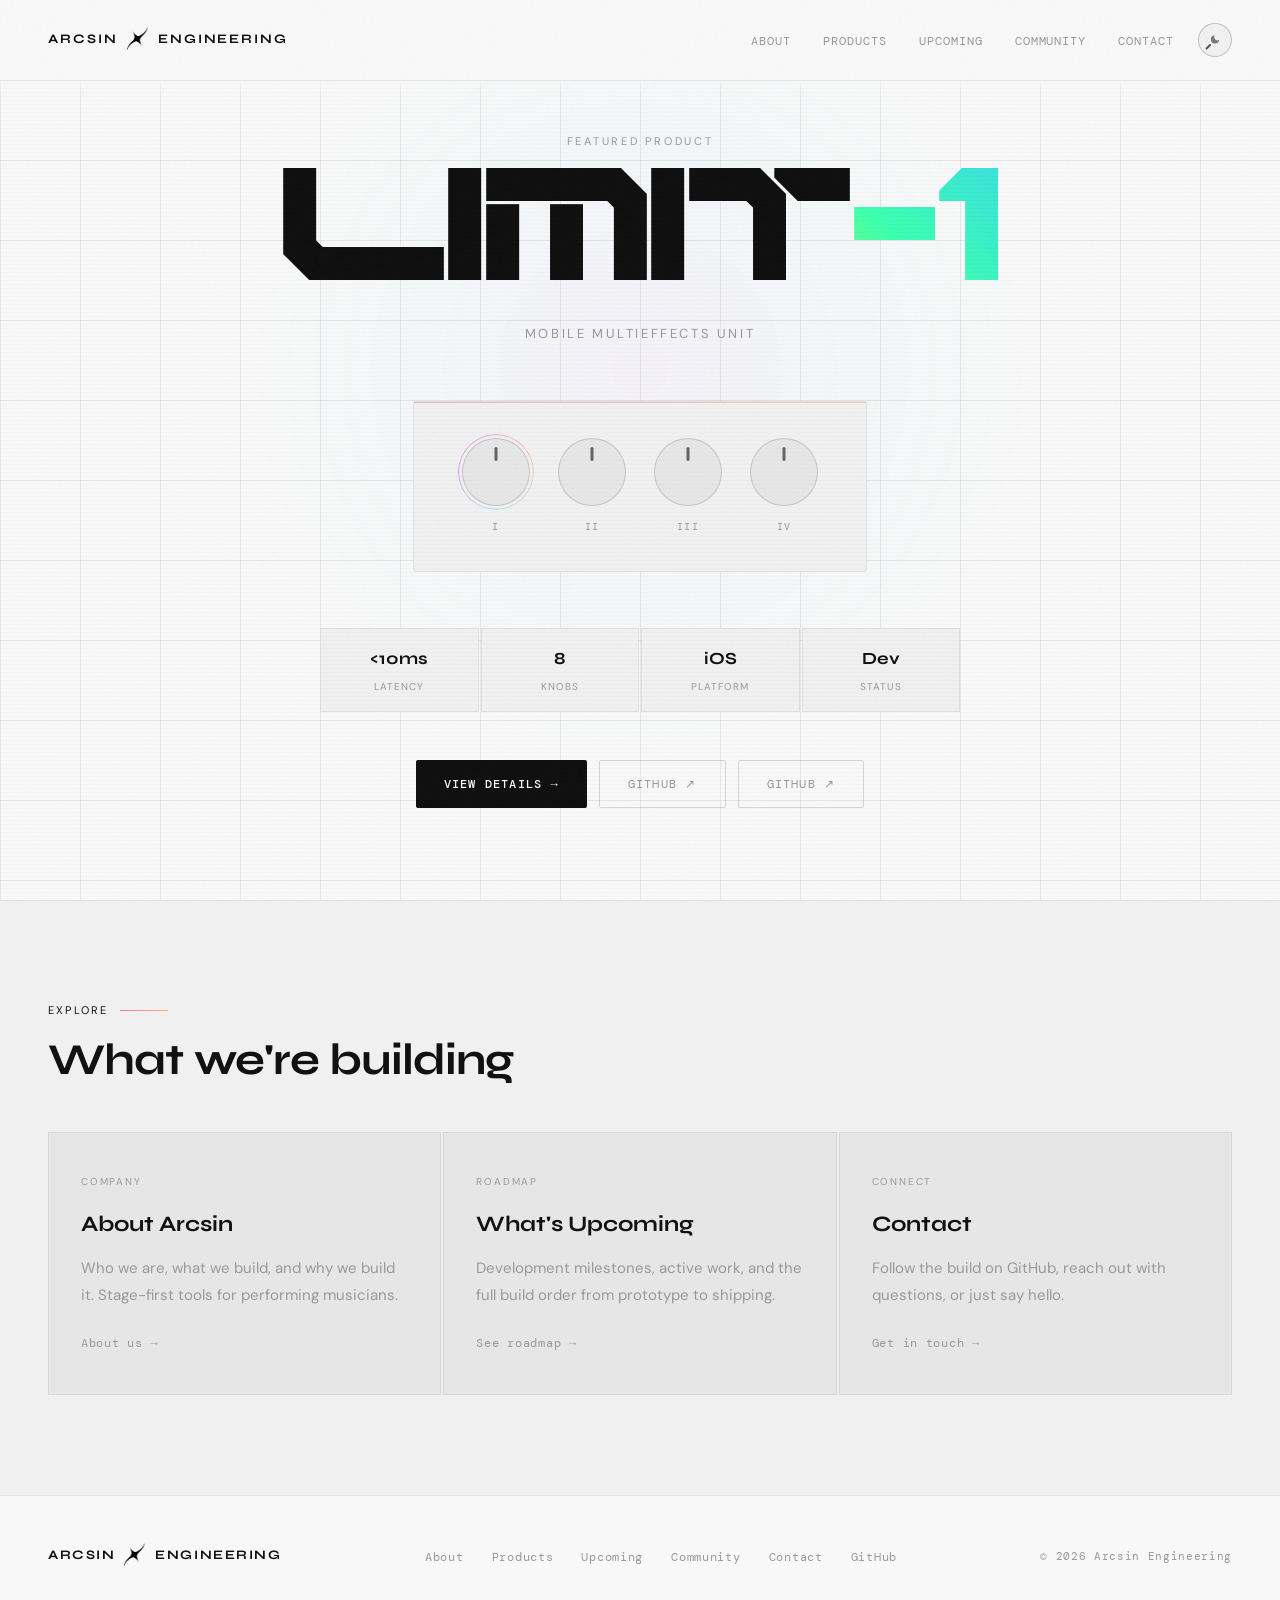
==== docs/index.html @ ca7c26a3 "Switch small lowercase body copy to DM Sans, sized up to compensate DM Sans reads visually smaller t" ====
<!DOCTYPE html>
<html lang="en">
<head>
<meta charset="UTF-8">
<meta name="viewport" content="width=device-width, initial-scale=1.0">
<title>Arcsin Engineering</title>
<link rel="preconnect" href="https://fonts.googleapis.com">
<link rel="preconnect" href="https://fonts.gstatic.com" crossorigin>
<link href="https://fonts.googleapis.com/css2?family=DM+Mono:ital,wght@0,300;0,400;0,500;1,300&family=Syne:wght@400;500;600;700;800&family=DM+Sans:opsz,wght@9..40,400;9..40,500&display=swap" rel="stylesheet">
<link rel="stylesheet" href="styles.css?v=20260915-2">
<script>if(localStorage.getItem('theme')!=='dark')document.documentElement.setAttribute('data-theme','light');</script>
<style>
  @keyframes pulse { 0%,100% { opacity: .7; transform: translate(-50%,-60%) scale(1); } 50% { opacity: 1; transform: translate(-50%,-60%) scale(1.04); } }

  .featured-hero { position: relative; min-height: 100vh; display: flex; flex-direction: column; align-items: center; justify-content: center; text-align: center; padding: 120px 48px 80px; overflow: hidden; z-index: 1; }
  .hero-glow { position: absolute; top: 50%; left: 50%; transform: translate(-50%,-60%); width: 80vw; height: 80vw; max-width: 800px; max-height: 800px; background: radial-gradient(ellipse at center, rgba(140,80,255,.04) 0%, rgba(60,200,255,.025) 40%, transparent 70%); pointer-events: none; animation: pulse 10s ease-in-out infinite; }
  .featured-label { font-size: 11px; letter-spacing: .25em; text-transform: uppercase; color: var(--muted); margin-bottom: 20px; opacity: 0; animation: fadeUp .7s ease forwards .1s; }
  .product-title { font-family: 'Nemesys', var(--disp); font-size: clamp(72px, 14vw, 160px); font-weight: 400; line-height: .88; letter-spacing: -.01em; margin-bottom: 12px; opacity: 0; animation: fadeUp .8s ease forwards .3s; color: var(--text); }
  .product-title .accent { background: var(--iris); background-size: 600% 600%; background-repeat: no-repeat; -webkit-background-clip: text; -webkit-text-fill-color: transparent; background-clip: text; animation: iris-flow 10s ease-in-out infinite alternate; }
  .product-sub { font-size: 13px; letter-spacing: .2em; text-transform: uppercase; color: var(--muted); margin-bottom: 56px; opacity: 0; animation: fadeUp .8s ease forwards .5s; }

  .knob-showcase { display: flex; gap: 28px; align-items: center; justify-content: center; margin-bottom: 56px; padding: 36px 48px; background: var(--bg2); border: 1px solid var(--line); border-radius: 4px; position: relative; opacity: 0; animation: fadeUp .8s ease forwards .7s; }
  .knob-showcase::before { content: ''; position: absolute; top: 0; left: 0; right: 0; height: 1px; background: var(--iris); background-size: 600% 600%; background-repeat: no-repeat; animation: iris-flow 8s ease-in-out infinite alternate; opacity: .4; }
  .knob { display: flex; flex-direction: column; align-items: center; gap: 12px; }
  .knob-body { width: 68px; height: 68px; border-radius: 50%; background: var(--bg3); border: 1px solid var(--line2); position: relative; animation: knobRotate 6s ease-in-out infinite; }
  .knob-body::after { content: ''; position: absolute; top: 8px; left: 50%; transform: translateX(-50%); width: 3px; height: 14px; background: var(--cursor-col); opacity: .6; border-radius: 2px; }
  .knob:nth-child(2) .knob-body { animation-delay: -1.5s; }
  .knob:nth-child(3) .knob-body { animation-delay: -3s; }
  .knob:nth-child(4) .knob-body { animation-delay: -4.5s; }
  @keyframes knobRotate { 0%,100% { transform: rotate(-30deg); } 50% { transform: rotate(30deg); } }
  .knob-ring { position: absolute; inset: -5px; border-radius: 50%; padding: 1px; background: conic-gradient(from var(--iris-angle),#ff3cac,#ff9a3c,#3cc8ff,#b03cff,#ff3cac); -webkit-mask: linear-gradient(#fff 0 0) content-box,linear-gradient(#fff 0 0); -webkit-mask-composite: xor; mask: linear-gradient(#fff 0 0) content-box,linear-gradient(#fff 0 0); mask-composite: exclude; animation: iris-rotate 4s linear infinite; opacity: .5; }
  .knob-label { font-family: var(--mono); font-size: 10px; color: var(--muted); letter-spacing: .12em; }
  .knob-device-label { font-size: 9px; letter-spacing: .2em; text-transform: uppercase; color: var(--muted); margin-top: 4px; }

  .specs-strip { display: grid; grid-template-columns: repeat(4,1fr); gap: 2px; max-width: 640px; width: 100%; margin-bottom: 48px; opacity: 0; animation: fadeUp .8s ease forwards .85s; }
  .spec-cell { padding: 16px 12px; border: 1px solid var(--line); background: var(--bg2); text-align: center; }
  .spec-cell-val { font-family: var(--disp); font-size: 17px; font-weight: 700; margin-bottom: 4px; }
  .spec-cell-label { font-size: 10px; letter-spacing: .1em; text-transform: uppercase; color: var(--muted); }
  .featured-ctas { display: flex; gap: 12px; justify-content: center; opacity: 0; animation: fadeUp .8s ease forwards 1s; }

  .explore { position: relative; z-index: 1; padding: 100px 48px; border-top: 1px solid var(--line); background: var(--bg2); }
  .explore-inner { max-width: 1200px; margin: 0 auto; }
  .explore-label { font-size: 11px; letter-spacing: .2em; text-transform: uppercase; color: var(--text); margin-bottom: 16px; display: flex; align-items: center; gap: 12px; }
  .explore-label::after { content: ''; display: block; flex: 1; max-width: 48px; height: 1px; background: var(--iris); background-size: 600% 600%; background-repeat: no-repeat; animation: iris-flow 8s ease-in-out infinite alternate; opacity: .75; }
  .explore-heading { font-family: var(--disp); font-size: clamp(28px, 3.5vw, 44px); font-weight: 700; line-height: 1.1; letter-spacing: -.02em; margin-bottom: 48px; }
  .explore-grid { display: grid; grid-template-columns: repeat(3,1fr); gap: 2px; }
  .explore-card { background: var(--bg3); border: 1px solid var(--line); padding: 40px 32px; text-decoration: none; color: inherit; display: block; position: relative; overflow: hidden; transition: border-color .25s; }
  .explore-card::after { content: ''; position: absolute; top: 0; left: 0; right: 0; height: 1px; background: var(--iris); background-size: 600% 600%; background-repeat: no-repeat; animation: iris-flow 8s ease-in-out infinite alternate; opacity: 0; transition: opacity .3s; }
  .explore-card::before { content: ''; position: absolute; top: 8px; left: 8px; width: 10px; height: 10px; border-top: 1px solid transparent; border-left: 1px solid transparent; transition: border-color .3s, top .2s, left .2s; }
  .explore-card:hover { border-color: var(--line2); }
  .explore-card:hover::after { opacity: 1; }
  .explore-card:hover::before { border-color: rgba(128,128,128,.3); top: 6px; left: 6px; }
  .explore-card-label { font-size: 10px; letter-spacing: .18em; text-transform: uppercase; color: var(--muted); margin-bottom: 16px; }
  .explore-card-title { font-family: var(--disp); font-size: 22px; font-weight: 700; margin-bottom: 12px; }
  .explore-card-desc { font-family: var(--sans); font-size: 15px; color: var(--muted); line-height: 1.8; margin-bottom: 24px; }
  .explore-card-arrow { font-family: var(--mono); font-size: 12px; color: var(--muted); letter-spacing: .06em; transition: color .2s; }
  .explore-card:hover .explore-card-arrow { color: var(--text); }

  @media (max-width: 900px) {
    .featured-hero { padding: 100px 24px 60px; }
    .knob-showcase { gap: 16px; padding: 24px 28px; } .knob-body { width: 52px; height: 52px; }
    .specs-strip { grid-template-columns: repeat(2,1fr); }
    .explore { padding: 72px 24px; } .explore-grid { grid-template-columns: 1fr; }
  }

  @media (max-width: 480px) {
    .featured-hero { padding: 88px 16px 48px; }
    .product-title { font-size: clamp(44px, 16vw, 160px); }
    .knob-showcase { flex-wrap: wrap; gap: 14px; padding: 18px; }
    .knob-body { width: 44px; height: 44px; }
    .explore-card { padding: 32px 22px; }
  }
</style>
</head>
<body>
<div class="grid-overlay"></div>

<nav>
  <a href="index.html" class="nav-logo">Arcsin<img src="images/logo.png" class="nav-logo-img" alt="">Engineering</a>
  <div class="nav-right">
  <ul class="nav-links" id="navLinks">
    <li><a href="about.html">About</a></li>
    <li><a href="products.html">Products</a></li>
    <li><a href="upcoming.html">Upcoming</a></li>
    <li><a href="community.html">Community</a></li>
    <li><a href="contact.html">Contact</a></li>
  </ul>
  <button class="theme-toggle" id="themeToggle" title="Toggle light/dark">
    <span class="toggle-knob"><svg class="toggle-knob-moon" width="11" height="11" viewBox="0 0 24 24" fill="currentColor"><path d="M21 12.79A9 9 0 1 1 11.21 3 7 7 0 0 0 21 12.79z"/></svg></span>
  </button>
  <button class="menu-toggle" id="menuToggle" aria-label="Menu" aria-expanded="false" aria-controls="navLinks">
    <span class="toggle-knob menu-knob">
      <span class="menu-bars"><span></span><span></span><span></span></span>
    </span>
  </button>
  </div>
</nav>

<!-- FEATURED PRODUCT HERO -->
<section class="featured-hero">
  <div class="hero-glow"></div>

  <div class="featured-label">Featured Product</div>

  <h1 class="product-title">LIMIT<span class="accent">-1</span></h1>
  <p class="product-sub">Mobile Multieffects Unit</p>

  <div class="knob-showcase">
    <div class="knob">
      <div class="knob-body"><div class="knob-ring"></div></div>
      <div class="knob-label">I</div>
    </div>
    <div class="knob">
      <div class="knob-body"></div>
      <div class="knob-label">II</div>
    </div>
    <div class="knob">
      <div class="knob-body"></div>
      <div class="knob-label">III</div>
    </div>
    <div class="knob">
      <div class="knob-body"></div>
      <div class="knob-label">IV</div>
    </div>
  </div>

  <div class="specs-strip">
    <div class="spec-cell">
      <div class="spec-cell-val">&lt;10ms</div>
      <div class="spec-cell-label">Latency</div>
    </div>
    <div class="spec-cell">
      <div class="spec-cell-val">8</div>
      <div class="spec-cell-label">Knobs</div>
    </div>
    <div class="spec-cell">
      <div class="spec-cell-val">iOS</div>
      <div class="spec-cell-label">Platform</div>
    </div>
    <div class="spec-cell">
      <div class="spec-cell-val">Dev</div>
      <div class="spec-cell-label">Status</div>
    </div>
  </div>

  <div class="featured-ctas">
    <a href="products.html" class="btn-primary">View Details →</a>
    <a href="https://github.com/rawporkchop" class="btn-secondary">GitHub ↗</a>
    <a href="https://github.com/rawporkchop/arcsinengineering" class="btn-secondary">GitHub ↗</a>
  </div>
</section>

<!-- EXPLORE -->
<section class="explore">
  <div class="explore-inner">
    <div class="explore-label reveal">Explore</div>
    <h2 class="explore-heading reveal">What we're building</h2>
    <div class="explore-grid">
      <a href="about.html" class="explore-card reveal">
        <div class="explore-card-label">Company</div>
        <div class="explore-card-title">About Arcsin</div>
        <div class="explore-card-desc">Who we are, what we build, and why we build it. Stage-first tools for performing musicians.</div>
        <div class="explore-card-arrow">About us →</div>
      </a>
      <a href="upcoming.html" class="explore-card reveal">
        <div class="explore-card-label">Roadmap</div>
        <div class="explore-card-title">What's Upcoming</div>
        <div class="explore-card-desc">Development milestones, active work, and the full build order from prototype to shipping.</div>
        <div class="explore-card-arrow">See roadmap →</div>
      </a>
      <a href="contact.html" class="explore-card reveal">
        <div class="explore-card-label">Connect</div>
        <div class="explore-card-title">Contact</div>
        <div class="explore-card-desc">Follow the build on GitHub, reach out with questions, or just say hello.</div>
        <div class="explore-card-arrow">Get in touch →</div>
      </a>
    </div>
  </div>
</section>

<footer>
  <div class="footer-logo">Arcsin<img src="images/logo.png" class="nav-logo-img" alt="">Engineering</div>
  <ul class="footer-links">
    <li><a href="about.html">About</a></li>
    <li><a href="products.html">Products</a></li>
    <li><a href="upcoming.html">Upcoming</a></li>
    <li><a href="community.html">Community</a></li>
    <li><a href="contact.html">Contact</a></li>
    <li><a href="https://github.com/rawporkchop">GitHub</a></li>
  </ul>
  <div class="footer-copy">© 2026 Arcsin Engineering</div>
</footer>

<script>
  const observer = new IntersectionObserver(entries => {
    entries.forEach(e => { if (e.isIntersecting) { setTimeout(() => e.target.classList.add('visible'), 60); observer.unobserve(e.target); } });
  }, { threshold: 0.1, rootMargin: '0px 0px -40px 0px' });
  document.querySelectorAll('.reveal').forEach(el => observer.observe(el));

  const themeToggle = document.getElementById('themeToggle');
  const htmlEl = document.documentElement;
  if (themeToggle) {
    themeToggle.addEventListener('click', () => {
      const isLight = htmlEl.getAttribute('data-theme') === 'light';
      htmlEl.setAttribute('data-theme', isLight ? '' : 'light');
      localStorage.setItem('theme', isLight ? 'dark' : 'light');
    });
  }

  const menuToggle = document.getElementById('menuToggle'), navLinks = document.getElementById('navLinks');
  if (menuToggle && navLinks) {
    menuToggle.addEventListener('click', () => {
      const open = navLinks.classList.toggle('open');
      menuToggle.setAttribute('aria-expanded', open ? 'true' : 'false');
    });
    navLinks.querySelectorAll('a').forEach(a => a.addEventListener('click', () => {
      navLinks.classList.remove('open');
      menuToggle.setAttribute('aria-expanded', 'false');
    }));
    document.addEventListener('click', e => {
      if (!navLinks.contains(e.target) && !menuToggle.contains(e.target)) {
        navLinks.classList.remove('open');
        menuToggle.setAttribute('aria-expanded', 'false');
      }
    });
  }
</script>
</body>
</html>
---- docs/styles.css ----
/* ── FONTS ── */
@font-face {
  font-family: 'Nemesys';
  src: url('fonts/NEMESYS-Regular.ttf') format('truetype');
  font-weight: 400;
  font-style: normal;
  font-display: swap;
}

/* ── RESET ── */
*, *::before, *::after { box-sizing: border-box; margin: 0; padding: 0; }

/* ── CUSTOM PROPERTIES ── */
@property --iris-angle { syntax: '<angle>'; initial-value: 0deg; inherits: false; }
@keyframes iris-rotate { to { --iris-angle: 360deg; } }
@keyframes iris-flow { 0% { background-position: 0% 100%; } 100% { background-position: 100% 0%; } }
@keyframes fadeUp { from { opacity: 0; transform: translateY(20px); } to { opacity: 1; transform: translateY(0); } }
@keyframes fadeIn { from { opacity: 0; } to { opacity: 1; } }

:root {
  --bg: #050505; --bg2: #0b0b0b; --bg3: #111;
  --line: rgba(255,255,255,0.14); --line2: rgba(255,255,255,0.24);
  --text: #efefef; --muted: #a3a3a3;
  --mono: 'DM Mono', monospace; --disp: 'Syne', sans-serif; --sans: 'DM Sans', sans-serif;
  --iris: linear-gradient(45deg,#ff3cac,#ff9a3c,#fcf012,#3cffb0,#3cc8ff,#b03cff,#ff3cac);
  --nav-bg: rgba(5,5,5,0.88); --scanline-color: rgba(255,255,255,0.008);
  --cursor-col: #fff; --noise-opacity: 0.28;
}
[data-theme="light"] {
  --bg: #f8f8f8; --bg2: #f0f0f0; --bg3: #e6e6e6;
  --line: rgba(0,0,0,0.07); --line2: rgba(0,0,0,0.14);
  --text: #111111; --muted: #999999;
  --nav-bg: rgba(248,248,248,0.92); --scanline-color: rgba(0,0,0,0.012);
  --cursor-col: #111; --noise-opacity: 0.1;
}

/* ── BASE ── */
html { scroll-behavior: smooth; }
body { background: var(--bg); color: var(--text); font-family: var(--sans); font-size: 16px; line-height: 1.7; overflow-x: hidden; }
::-webkit-scrollbar { width: 3px; }
::-webkit-scrollbar-track { background: var(--bg); }
::-webkit-scrollbar-thumb { background: #444; }

body::before {
  content: '';
  position: fixed; inset: 0;
  background-image: url("data:image/svg+xml,%3Csvg viewBox='0 0 256 256' xmlns='http://www.w3.org/2000/svg'%3E%3Cfilter id='noise'%3E%3CfeTurbulence type='fractalNoise' baseFrequency='0.9' numOctaves='4' stitchTiles='stitch'/%3E%3C/filter%3E%3Crect width='100%25' height='100%25' filter='url(%23noise)' opacity='0.04'/%3E%3C/svg%3E");
  opacity: var(--noise-opacity);
  pointer-events: none; z-index: 9999;
}
body::after {
  content: '';
  position: fixed; inset: 0;
  position: fixed; top: 80px; left: 0; right: 0; bottom: 0;
  background: repeating-linear-gradient(0deg, transparent, transparent 3px, var(--scanline-color) 3px, var(--scanline-color) 4px);
  pointer-events: none; z-index: 9998;
}

.grid-overlay {
  position: fixed; inset: 0; pointer-events: none; z-index: 0;
  background-image: linear-gradient(var(--line) 1px, transparent 1px), linear-gradient(90deg, var(--line) 1px, transparent 1px);
  background-size: 80px 80px;
  mask-image: radial-gradient(ellipse 80% 80% at 50% 0%, black 0%, transparent 70%);
  mask-image: linear-gradient(to bottom, transparent 72px, black 96px);
}

/* ── NAV ── */
nav { position: fixed; top: 0; left: 0; right: 0; z-index: 100; display: flex; align-items: center; justify-content: space-between; padding: 20px 48px; border-bottom: 1px solid var(--line); background: var(--nav-bg); backdrop-filter: blur(14px); }
.nav-logo-img { height: 40px; width: auto; vertical-align: middle; margin: 0 -20px; position: relative; top: -1px; display: inline-block; filter: invert(1); }
[data-theme="light"] .nav-logo-img { filter: none; }
.nav-logo { font-family: var(--disp); font-size: 13px; font-weight: 700; letter-spacing: .15em; text-transform: uppercase; color: var(--text); text-decoration: none; }
.iris-inline { background: var(--iris); background-size: 600% 600%; background-repeat: no-repeat; -webkit-background-clip: text; -webkit-text-fill-color: transparent; background-clip: text; animation: iris-flow 10s ease-in-out infinite alternate; }
.nav-right { display: flex; align-items: center; gap: 24px; }
.nav-links { display: flex; gap: 32px; list-style: none; align-items: center; }
.nav-links a { font-family: var(--mono); color: var(--muted); text-decoration: none; font-size: 12px; letter-spacing: .08em; text-transform: uppercase; transition: color .2s; }
.nav-links a:hover, .nav-links a.active { color: var(--text); }
.nav-cta { color: var(--text) !important; border: 1px solid var(--line2); padding: 6px 16px; border-radius: 2px; transition: background .2s, color .2s, border-color .2s !important; }
.nav-cta:hover { background: var(--text) !important; color: var(--bg) !important; border-color: var(--text) !important; }

/* ── THEME TOGGLE ── */
.theme-toggle { background: none; border: none; padding: 0; cursor: pointer; display: flex; align-items: center; justify-content: center; }
.toggle-knob { width: 34px; height: 34px; border-radius: 50%; display: flex; align-items: center; justify-content: center; position: relative; background: #141414; border: 1.5px solid rgba(255,255,255,.18); transition: transform .4s cubic-bezier(.77,0,.18,1), background .3s, border-color .3s; }
.toggle-knob::after { content: ''; position: absolute; top: 3px; left: 50%; transform: translateX(-50%); width: 2px; height: 7px; background: rgba(255,255,255,.85); border-radius: 1px; transition: background .3s; }
.toggle-knob-moon { color: rgba(255,255,255,.6); transition: transform .4s cubic-bezier(.77,0,.18,1), color .3s; }
[data-theme="light"] .toggle-knob { transform: rotate(-135deg); background: #f0f0f0; border-color: rgba(0,0,0,.2); }
[data-theme="light"] .toggle-knob::after { background: rgba(0,0,0,.65); }
[data-theme="light"] .toggle-knob-moon { transform: rotate(135deg); color: rgba(0,0,0,.5); }

/* ── MOBILE MENU TOGGLE (knob-styled) ── */
.menu-toggle { display: none; background: none; border: none; padding: 0; cursor: pointer; align-items: center; justify-content: center; }
.menu-bars { position: absolute; top: 50%; left: 50%; transform: translate(-50%,-50%); width: 14px; height: 10px; }
.menu-bars span { position: absolute; left: 0; width: 14px; height: 1.5px; border-radius: 1px; background: rgba(255,255,255,.75); transition: transform .3s ease, opacity .2s ease, background .3s; }
[data-theme="light"] .menu-bars span { background: rgba(0,0,0,.6); }
.menu-bars span:nth-child(1) { top: 0; }
.menu-bars span:nth-child(2) { top: 4.25px; }
.menu-bars span:nth-child(3) { top: 8.5px; }
.menu-toggle[aria-expanded="true"] .menu-knob { background: var(--text); border-color: var(--text); }
.menu-toggle[aria-expanded="true"] .menu-bars span { background: var(--bg); }
.menu-toggle[aria-expanded="true"] .menu-bars span:nth-child(1) { transform: translateY(4.25px) rotate(45deg); }
.menu-toggle[aria-expanded="true"] .menu-bars span:nth-child(2) { opacity: 0; }
.menu-toggle[aria-expanded="true"] .menu-bars span:nth-child(3) { transform: translateY(-4.25px) rotate(-45deg); }

/* ── SECTIONS ── */
section { position: relative; z-index: 1; padding: 96px 48px; }
.section-inner { max-width: 1200px; margin: 0 auto; }
.section-label { font-family: var(--mono); font-size: 11px; letter-spacing: .2em; text-transform: uppercase; color: var(--text); margin-bottom: 16px; display: flex; align-items: center; gap: 12px; }
.section-label::after { content: ''; display: block; flex: 1; max-width: 48px; height: 1px; background: var(--iris); background-size: 600% 600%; background-repeat: no-repeat; animation: iris-flow 8s ease-in-out infinite alternate; opacity: .75; }
h2 { font-family: var(--disp); font-size: clamp(28px, 3.5vw, 48px); font-weight: 700; line-height: 1.1; letter-spacing: -.02em; margin-bottom: 48px; }

/* ── PAGE HEADER (inner pages) ── */
.page-header { padding: 148px 48px 72px; border-bottom: 1px solid var(--line); position: relative; overflow: hidden; z-index: 1; }
.page-header-inner { max-width: 1200px; margin: 0 auto; }
.page-tag { font-family: var(--mono); display: inline-flex; align-items: center; gap: 8px; font-size: 11px; letter-spacing: .15em; text-transform: uppercase; color: var(--muted); margin-bottom: 20px; }
.page-tag::before { content: ''; display: inline-block; width: 24px; height: 1px; background: var(--iris); background-size: 600% 600%; background-repeat: no-repeat; animation: iris-flow 8s ease-in-out infinite alternate; }
.page-header h1 { font-family: var(--disp); font-size: clamp(40px, 6vw, 72px); font-weight: 800; line-height: .95; letter-spacing: -.02em; margin-bottom: 20px; }
.page-header h1 .outline { -webkit-text-stroke: 1px var(--text); color: transparent; }
.page-header-desc { max-width: 520px; color: var(--muted); font-size: 16px; line-height: 1.8; }

/* ── BUTTONS ── */
.btn-primary { display: inline-flex; align-items: center; gap: 8px; padding: 13px 28px; background: var(--text); color: var(--bg); text-decoration: none; font-family: var(--mono); font-size: 12px; font-weight: 500; letter-spacing: .1em; text-transform: uppercase; border-radius: 2px; transition: opacity .2s, transform .15s; }
.btn-primary:hover { opacity: .82; transform: translateY(-1px); }
.btn-secondary { display: inline-flex; align-items: center; gap: 8px; padding: 13px 28px; border: 1px solid var(--line2); color: var(--muted); text-decoration: none; font-family: var(--mono); font-size: 12px; letter-spacing: .1em; text-transform: uppercase; border-radius: 2px; transition: border-color .2s, color .2s; }
.btn-secondary:hover { border-color: var(--text); color: var(--text); }

/* ── FOOTER ── */
footer { border-top: 1px solid var(--line); padding: 40px 48px; display: flex; justify-content: space-between; align-items: center; background: var(--bg); position: relative; z-index: 1; }
.footer-logo { font-family: var(--disp); font-size: 13px; font-weight: 700; letter-spacing: .12em; text-transform: uppercase; }
.footer-links { display: flex; gap: 28px; list-style: none; }
.footer-links a { font-family: var(--mono); color: var(--muted); text-decoration: none; font-size: 12px; letter-spacing: .06em; transition: color .2s; }
.footer-links a:hover { color: var(--text); }
.footer-copy { font-family: var(--mono); font-size: 11px; color: var(--muted); letter-spacing: .06em; }

/* ── REVEAL ANIMATION ── */
.reveal { opacity: 0; transform: translateY(20px); transition: opacity .6s ease, transform .6s ease; }
.reveal.visible { opacity: 1; transform: translateY(0); }

/* ── RESPONSIVE ── */
@media (max-width: 900px) {
  nav { padding: 16px 24px; }
  .nav-right { gap: 14px; }
  .menu-toggle { display: flex; }
  .nav-links {
    position: absolute; top: 100%; left: 0; right: 0;
    flex-direction: column; align-items: stretch; gap: 0;
    background: var(--nav-bg); backdrop-filter: blur(14px);
    border-bottom: 1px solid var(--line);
    max-height: 0; overflow: hidden; opacity: 0; pointer-events: none;
    transition: max-height .35s ease, opacity .25s ease;
  }
  .nav-links.open { max-height: 420px; opacity: 1; pointer-events: auto; }
  .nav-links li { width: 100%; }
  .nav-links a { display: block; width: 100%; padding: 16px 24px; border-top: 1px solid var(--line); box-sizing: border-box; }
  section { padding: 72px 24px; }
  .page-header { padding: 110px 24px 56px; }
  footer { flex-direction: column; gap: 24px; text-align: center; padding: 36px 24px; }
  .footer-links { flex-wrap: wrap; justify-content: center; }
}

@media (max-width: 480px) {
  nav { padding: 14px 16px; }
  .nav-logo-img { height: 32px; margin: 0 -14px; }
  .nav-logo { font-size: 12px; }
  section { padding: 56px 16px; }
  .page-header { padding: 96px 16px 44px; }
  footer { padding: 28px 16px; }
}
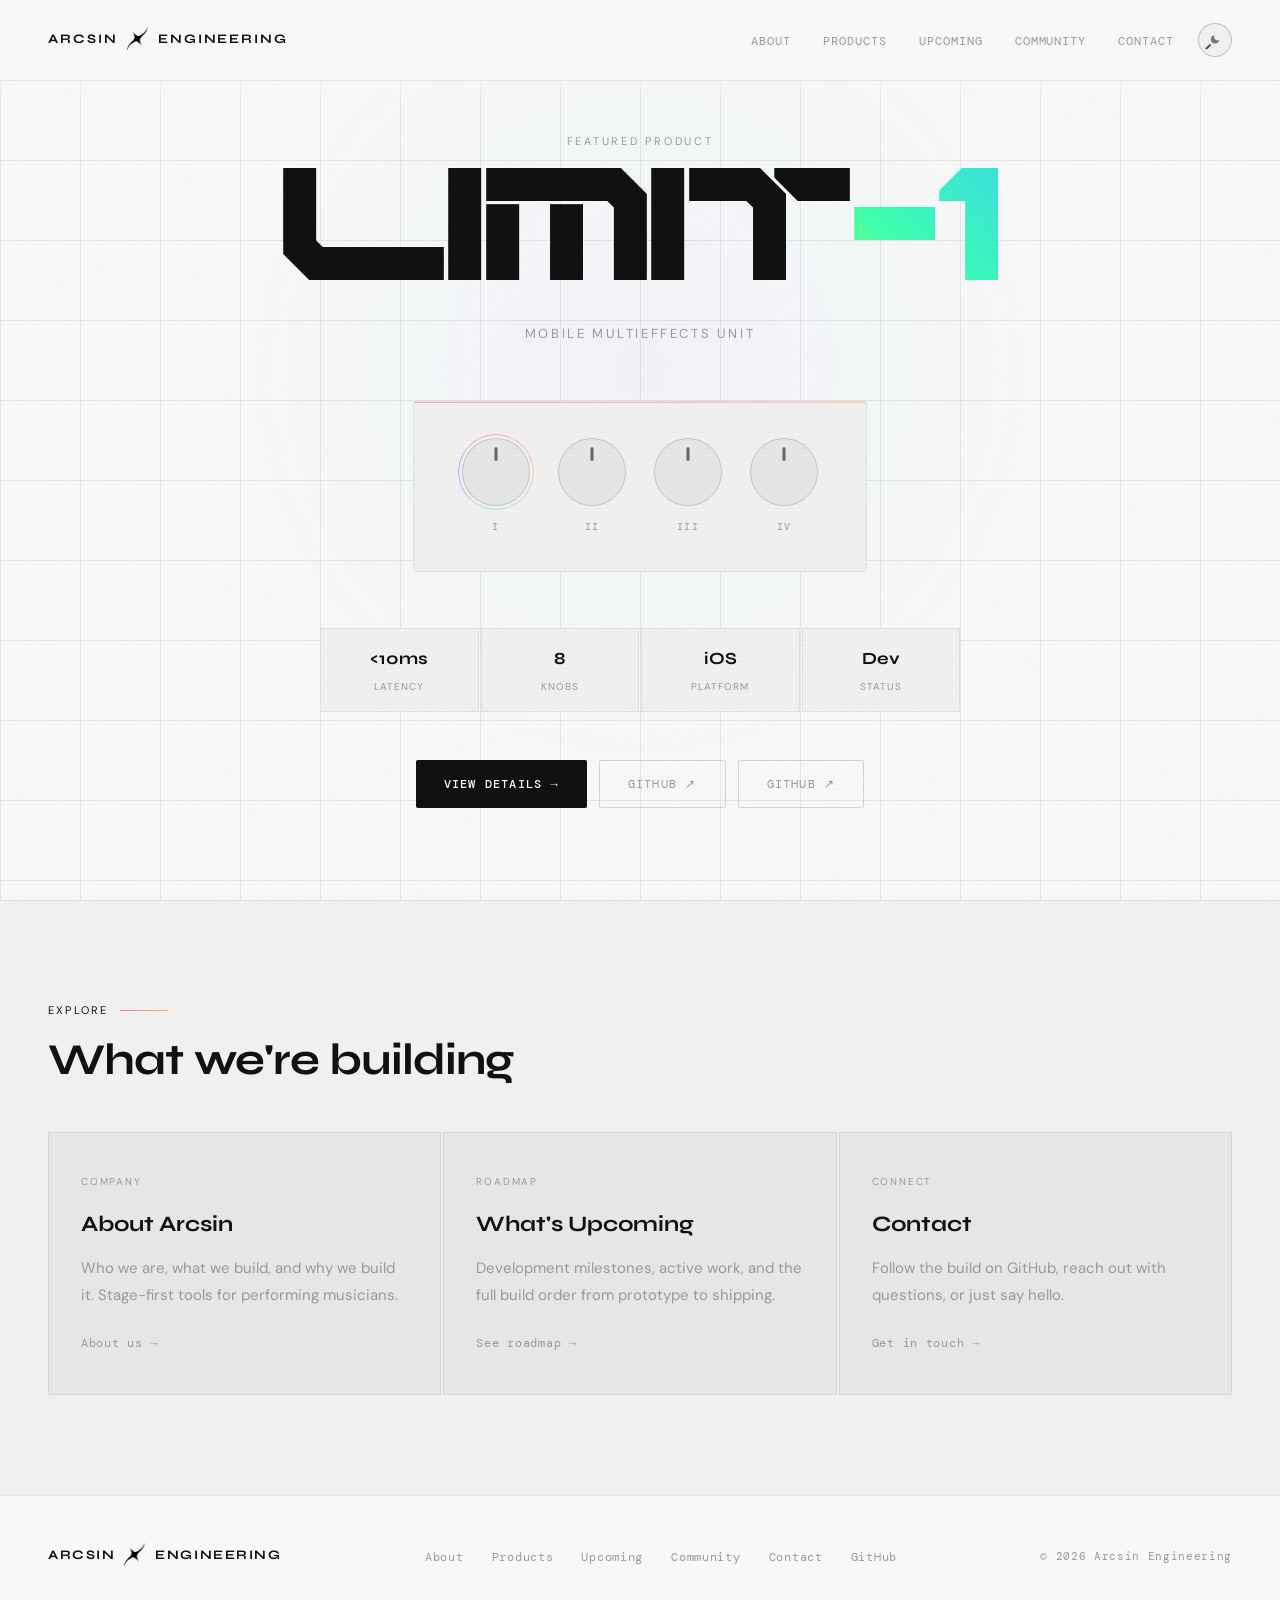
==== commit 743fc5da: "Fix mobile nav gap and increase glass transparency - Add transform: translateZ(0) (+ -webkit- prefix" ====
--- a/docs/index.html
+++ b/docs/index.html
@@ -7,7 +7,7 @@
 <link rel="preconnect" href="https://fonts.googleapis.com">
 <link rel="preconnect" href="https://fonts.gstatic.com" crossorigin>
 <link href="https://fonts.googleapis.com/css2?family=DM+Mono:ital,wght@0,300;0,400;0,500;1,300&family=Syne:wght@400;500;600;700;800&family=DM+Sans:opsz,wght@9..40,400;9..40,500&display=swap" rel="stylesheet">
-<link rel="stylesheet" href="styles.css?v=20260915-2">
+<link rel="stylesheet" href="styles.css?v=20260917">
 <script>if(localStorage.getItem('theme')!=='dark')document.documentElement.setAttribute('data-theme','light');</script>
 <style>
   @keyframes pulse { 0%,100% { opacity: .7; transform: translate(-50%,-60%) scale(1); } 50% { opacity: 1; transform: translate(-50%,-60%) scale(1.04); } }
--- a/docs/styles.css
+++ b/docs/styles.css
@@ -23,19 +23,19 @@
   --text: #efefef; --muted: #a3a3a3;
   --mono: 'DM Mono', monospace; --disp: 'Syne', sans-serif; --sans: 'DM Sans', sans-serif;
   --iris: linear-gradient(45deg,#ff3cac,#ff9a3c,#fcf012,#3cffb0,#3cc8ff,#b03cff,#ff3cac);
-  --nav-bg: rgba(5,5,5,0.88); --scanline-color: rgba(255,255,255,0.008);
+  --nav-bg: rgba(5,5,5,0.78); --scanline-color: rgba(255,255,255,0.008);
   --cursor-col: #fff; --noise-opacity: 0.28;
 }
 [data-theme="light"] {
   --bg: #f8f8f8; --bg2: #f0f0f0; --bg3: #e6e6e6;
   --line: rgba(0,0,0,0.07); --line2: rgba(0,0,0,0.14);
   --text: #111111; --muted: #999999;
-  --nav-bg: rgba(248,248,248,0.92); --scanline-color: rgba(0,0,0,0.012);
+  --nav-bg: rgba(248,248,248,0.82); --scanline-color: rgba(0,0,0,0.012);
   --cursor-col: #111; --noise-opacity: 0.1;
 }
 
 /* ── BASE ── */
-html { scroll-behavior: smooth; }
+html { scroll-behavior: smooth; background: var(--bg); }
 body { background: var(--bg); color: var(--text); font-family: var(--sans); font-size: 16px; line-height: 1.7; overflow-x: hidden; }
 ::-webkit-scrollbar { width: 3px; }
 ::-webkit-scrollbar-track { background: var(--bg); }
@@ -65,7 +65,7 @@
 }
 
 /* ── NAV ── */
-nav { position: fixed; top: 0; left: 0; right: 0; z-index: 100; display: flex; align-items: center; justify-content: space-between; padding: 20px 48px; border-bottom: 1px solid var(--line); background: var(--nav-bg); backdrop-filter: blur(14px); }
+nav { position: fixed; top: 0; left: 0; right: 0; z-index: 100; display: flex; align-items: center; justify-content: space-between; padding: 20px 48px; border-bottom: 1px solid var(--line); background: var(--nav-bg); backdrop-filter: blur(14px); -webkit-backdrop-filter: blur(14px); transform: translateZ(0); -webkit-transform: translateZ(0); }
 .nav-logo-img { height: 40px; width: auto; vertical-align: middle; margin: 0 -20px; position: relative; top: -1px; display: inline-block; filter: invert(1); }
 [data-theme="light"] .nav-logo-img { filter: none; }
 .nav-logo { font-family: var(--disp); font-size: 13px; font-weight: 700; letter-spacing: .15em; text-transform: uppercase; color: var(--text); text-decoration: none; }
@@ -142,7 +142,7 @@
   .nav-links {
     position: absolute; top: 100%; left: 0; right: 0;
     flex-direction: column; align-items: stretch; gap: 0;
-    background: var(--nav-bg); backdrop-filter: blur(14px);
+    background: var(--nav-bg); backdrop-filter: blur(14px); -webkit-backdrop-filter: blur(14px);
     border-bottom: 1px solid var(--line);
     max-height: 0; overflow: hidden; opacity: 0; pointer-events: none;
     transition: max-height .35s ease, opacity .25s ease;
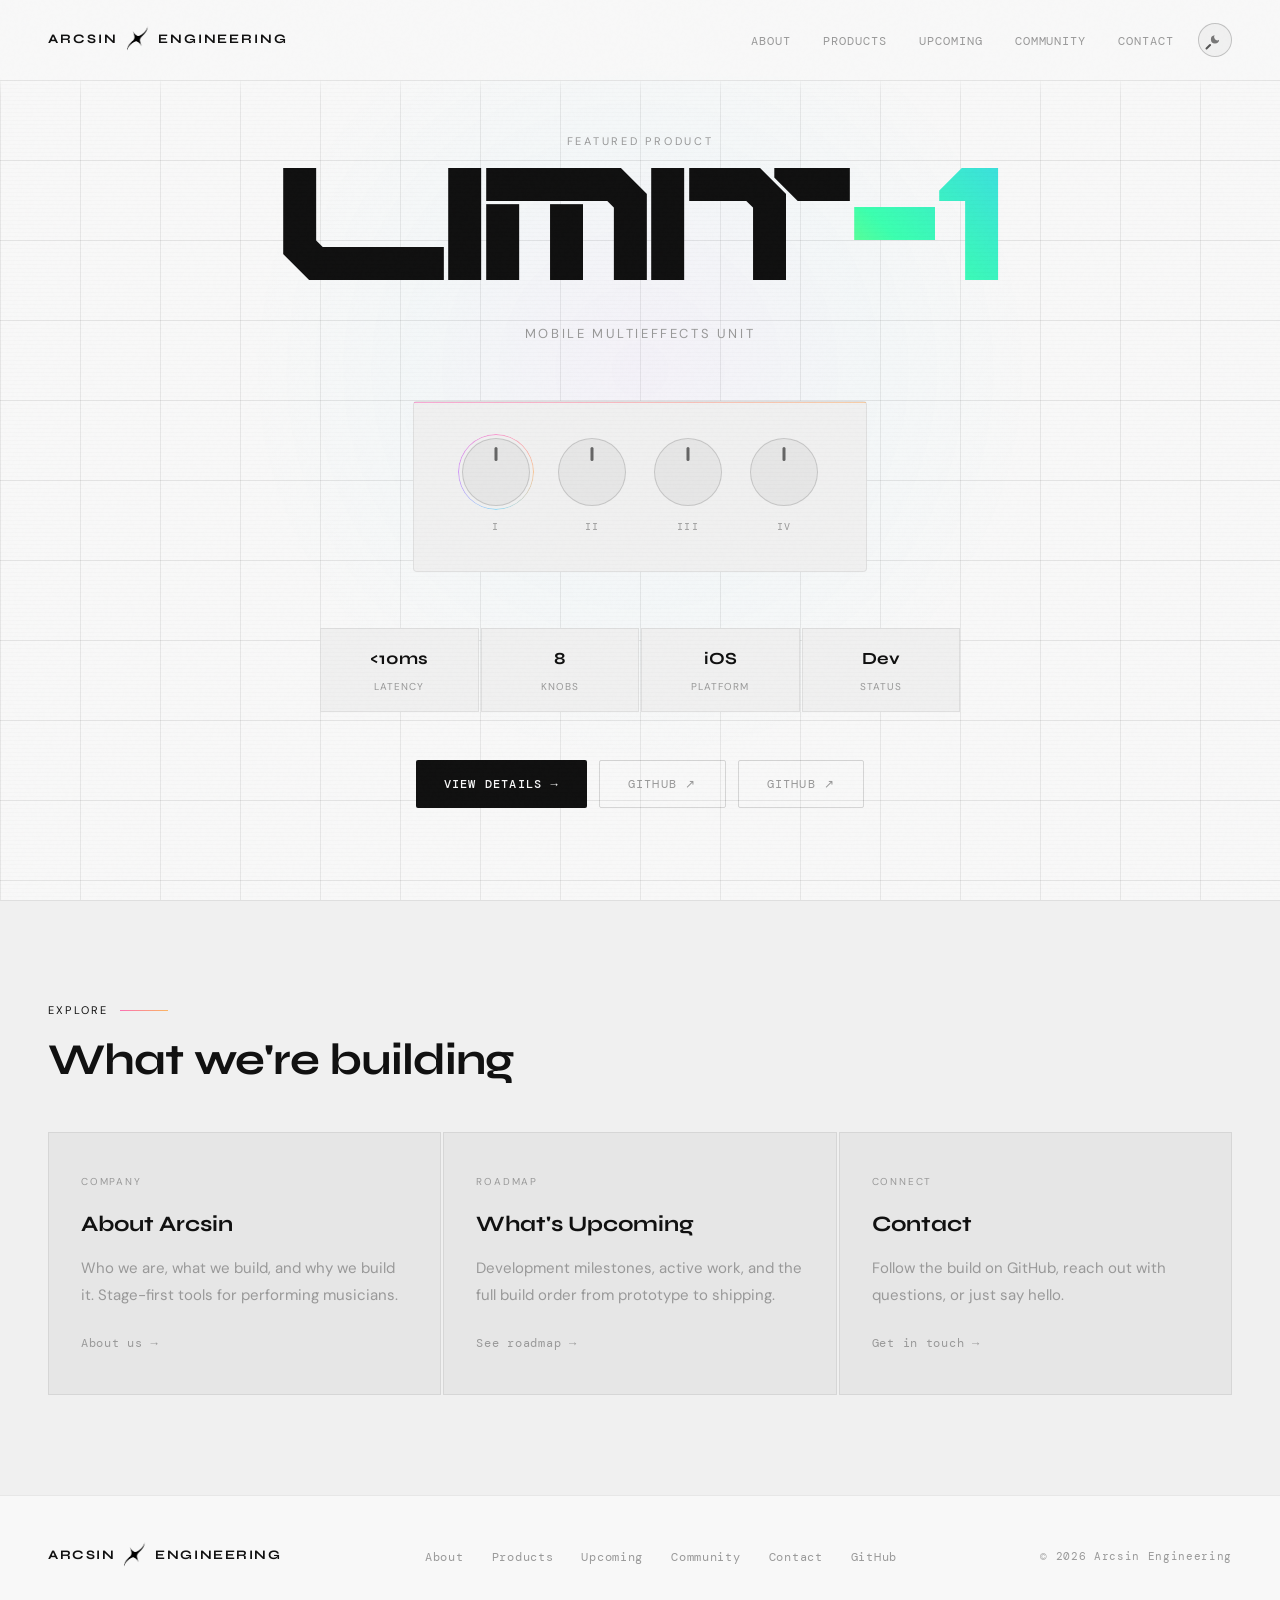
==== commit f69ff765: "Extend nav background 100px above viewport to cover Safari toolbar-collapse gap The translateZ compo" ====
--- a/docs/index.html
+++ b/docs/index.html
@@ -7,7 +7,7 @@
 <link rel="preconnect" href="https://fonts.googleapis.com">
 <link rel="preconnect" href="https://fonts.gstatic.com" crossorigin>
 <link href="https://fonts.googleapis.com/css2?family=DM+Mono:ital,wght@0,300;0,400;0,500;1,300&family=Syne:wght@400;500;600;700;800&family=DM+Sans:opsz,wght@9..40,400;9..40,500&display=swap" rel="stylesheet">
-<link rel="stylesheet" href="styles.css?v=20260917">
+<link rel="stylesheet" href="styles.css?v=20260917-2">
 <script>if(localStorage.getItem('theme')!=='dark')document.documentElement.setAttribute('data-theme','light');</script>
 <style>
   @keyframes pulse { 0%,100% { opacity: .7; transform: translate(-50%,-60%) scale(1); } 50% { opacity: 1; transform: translate(-50%,-60%) scale(1.04); } }
--- a/docs/styles.css
+++ b/docs/styles.css
@@ -65,7 +65,7 @@
 }
 
 /* ── NAV ── */
-nav { position: fixed; top: 0; left: 0; right: 0; z-index: 100; display: flex; align-items: center; justify-content: space-between; padding: 20px 48px; border-bottom: 1px solid var(--line); background: var(--nav-bg); backdrop-filter: blur(14px); -webkit-backdrop-filter: blur(14px); transform: translateZ(0); -webkit-transform: translateZ(0); }
+nav { position: fixed; top: -100px; left: 0; right: 0; z-index: 100; display: flex; align-items: center; justify-content: space-between; padding: 20px 48px; padding-top: 120px; border-bottom: 1px solid var(--line); background: var(--nav-bg); backdrop-filter: blur(14px); -webkit-backdrop-filter: blur(14px); transform: translateZ(0); -webkit-transform: translateZ(0); }
 .nav-logo-img { height: 40px; width: auto; vertical-align: middle; margin: 0 -20px; position: relative; top: -1px; display: inline-block; filter: invert(1); }
 [data-theme="light"] .nav-logo-img { filter: none; }
 .nav-logo { font-family: var(--disp); font-size: 13px; font-weight: 700; letter-spacing: .15em; text-transform: uppercase; color: var(--text); text-decoration: none; }
@@ -136,7 +136,7 @@
 
 /* ── RESPONSIVE ── */
 @media (max-width: 900px) {
-  nav { padding: 16px 24px; }
+  nav { padding: 16px 24px; padding-top: 116px; }
   .nav-right { gap: 14px; }
   .menu-toggle { display: flex; }
   .nav-links {
@@ -157,7 +157,7 @@
 }
 
 @media (max-width: 480px) {
-  nav { padding: 14px 16px; }
+  nav { padding: 14px 16px; padding-top: 114px; }
   .nav-logo-img { height: 32px; margin: 0 -14px; }
   .nav-logo { font-size: 12px; }
   section { padding: 56px 16px; }
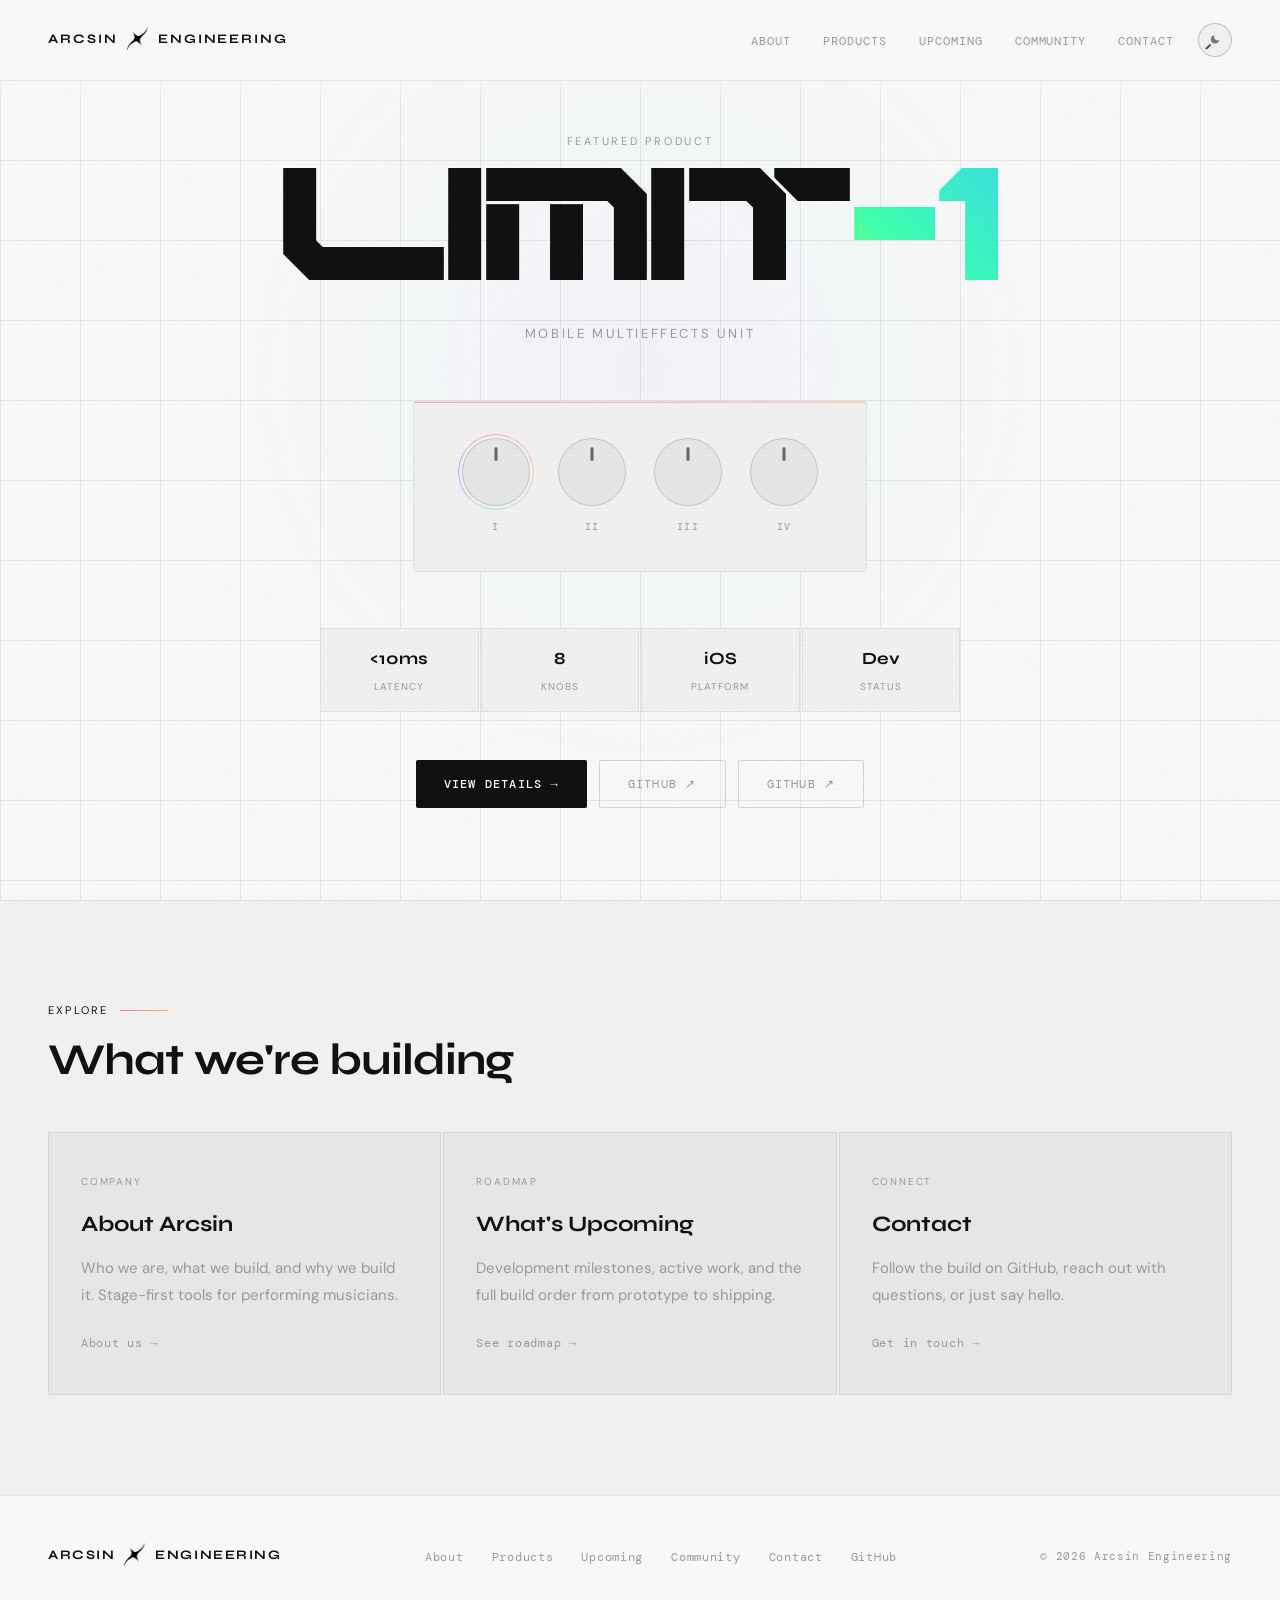
==== commit d346461c: "Revert nav top-offset hack, add theme-color meta tags Research (benfrain.com, corroborated elsewhere" ====
--- a/docs/index.html
+++ b/docs/index.html
@@ -3,11 +3,13 @@
 <head>
 <meta charset="UTF-8">
 <meta name="viewport" content="width=device-width, initial-scale=1.0">
+<meta name="theme-color" content="#f8f8f8" media="(prefers-color-scheme: light)">
+<meta name="theme-color" content="#050505" media="(prefers-color-scheme: dark)">
 <title>Arcsin Engineering</title>
 <link rel="preconnect" href="https://fonts.googleapis.com">
 <link rel="preconnect" href="https://fonts.gstatic.com" crossorigin>
 <link href="https://fonts.googleapis.com/css2?family=DM+Mono:ital,wght@0,300;0,400;0,500;1,300&family=Syne:wght@400;500;600;700;800&family=DM+Sans:opsz,wght@9..40,400;9..40,500&display=swap" rel="stylesheet">
-<link rel="stylesheet" href="styles.css?v=20260917-2">
+<link rel="stylesheet" href="styles.css?v=20260918">
 <script>if(localStorage.getItem('theme')!=='dark')document.documentElement.setAttribute('data-theme','light');</script>
 <style>
   @keyframes pulse { 0%,100% { opacity: .7; transform: translate(-50%,-60%) scale(1); } 50% { opacity: 1; transform: translate(-50%,-60%) scale(1.04); } }
--- a/docs/styles.css
+++ b/docs/styles.css
@@ -65,7 +65,7 @@
 }
 
 /* ── NAV ── */
-nav { position: fixed; top: -100px; left: 0; right: 0; z-index: 100; display: flex; align-items: center; justify-content: space-between; padding: 20px 48px; padding-top: 120px; border-bottom: 1px solid var(--line); background: var(--nav-bg); backdrop-filter: blur(14px); -webkit-backdrop-filter: blur(14px); transform: translateZ(0); -webkit-transform: translateZ(0); }
+nav { position: fixed; top: 0; left: 0; right: 0; z-index: 100; display: flex; align-items: center; justify-content: space-between; padding: 20px 48px; border-bottom: 1px solid var(--line); background: var(--nav-bg); backdrop-filter: blur(14px); -webkit-backdrop-filter: blur(14px); transform: translateZ(0); -webkit-transform: translateZ(0); }
 .nav-logo-img { height: 40px; width: auto; vertical-align: middle; margin: 0 -20px; position: relative; top: -1px; display: inline-block; filter: invert(1); }
 [data-theme="light"] .nav-logo-img { filter: none; }
 .nav-logo { font-family: var(--disp); font-size: 13px; font-weight: 700; letter-spacing: .15em; text-transform: uppercase; color: var(--text); text-decoration: none; }
@@ -136,7 +136,7 @@
 
 /* ── RESPONSIVE ── */
 @media (max-width: 900px) {
-  nav { padding: 16px 24px; padding-top: 116px; }
+  nav { padding: 16px 24px; }
   .nav-right { gap: 14px; }
   .menu-toggle { display: flex; }
   .nav-links {
@@ -157,7 +157,7 @@
 }
 
 @media (max-width: 480px) {
-  nav { padding: 14px 16px; padding-top: 114px; }
+  nav { padding: 14px 16px; }
   .nav-logo-img { height: 32px; margin: 0 -14px; }
   .nav-logo { font-size: 12px; }
   section { padding: 56px 16px; }
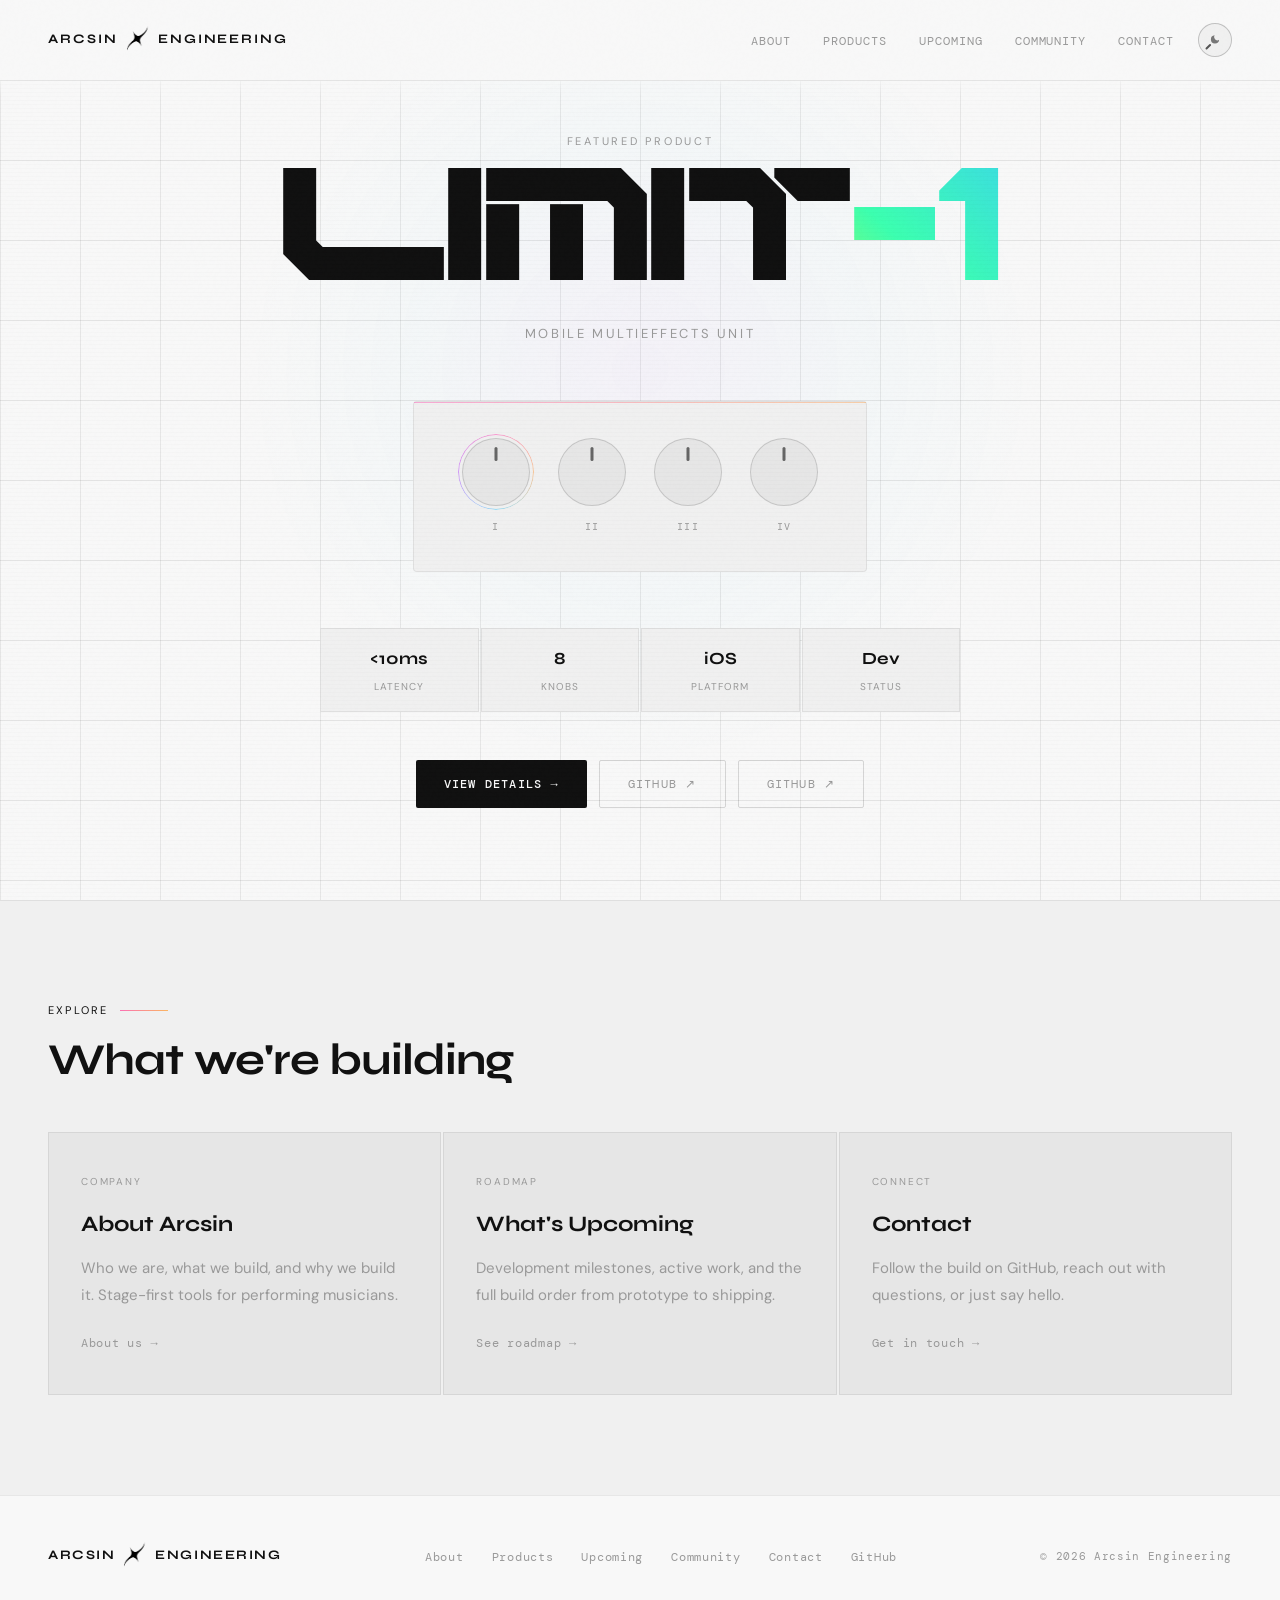
==== commit ebf84e20: "Make nav fully opaque to test iOS 26 Safari color-sampling mismatch --nav-bg changed from translucen" ====
--- a/docs/index.html
+++ b/docs/index.html
@@ -9,7 +9,7 @@
 <link rel="preconnect" href="https://fonts.googleapis.com">
 <link rel="preconnect" href="https://fonts.gstatic.com" crossorigin>
 <link href="https://fonts.googleapis.com/css2?family=DM+Mono:ital,wght@0,300;0,400;0,500;1,300&family=Syne:wght@400;500;600;700;800&family=DM+Sans:opsz,wght@9..40,400;9..40,500&display=swap" rel="stylesheet">
-<link rel="stylesheet" href="styles.css?v=20260918">
+<link rel="stylesheet" href="styles.css?v=20260918-2">
 <script>if(localStorage.getItem('theme')!=='dark')document.documentElement.setAttribute('data-theme','light');</script>
 <style>
   @keyframes pulse { 0%,100% { opacity: .7; transform: translate(-50%,-60%) scale(1); } 50% { opacity: 1; transform: translate(-50%,-60%) scale(1.04); } }
--- a/docs/styles.css
+++ b/docs/styles.css
@@ -23,14 +23,14 @@
   --text: #efefef; --muted: #a3a3a3;
   --mono: 'DM Mono', monospace; --disp: 'Syne', sans-serif; --sans: 'DM Sans', sans-serif;
   --iris: linear-gradient(45deg,#ff3cac,#ff9a3c,#fcf012,#3cffb0,#3cc8ff,#b03cff,#ff3cac);
-  --nav-bg: rgba(5,5,5,0.78); --scanline-color: rgba(255,255,255,0.008);
+  --nav-bg: #050505; --scanline-color: rgba(255,255,255,0.008);
   --cursor-col: #fff; --noise-opacity: 0.28;
 }
 [data-theme="light"] {
   --bg: #f8f8f8; --bg2: #f0f0f0; --bg3: #e6e6e6;
   --line: rgba(0,0,0,0.07); --line2: rgba(0,0,0,0.14);
   --text: #111111; --muted: #999999;
-  --nav-bg: rgba(248,248,248,0.82); --scanline-color: rgba(0,0,0,0.012);
+  --nav-bg: #f8f8f8; --scanline-color: rgba(0,0,0,0.012);
   --cursor-col: #111; --noise-opacity: 0.1;
 }
 
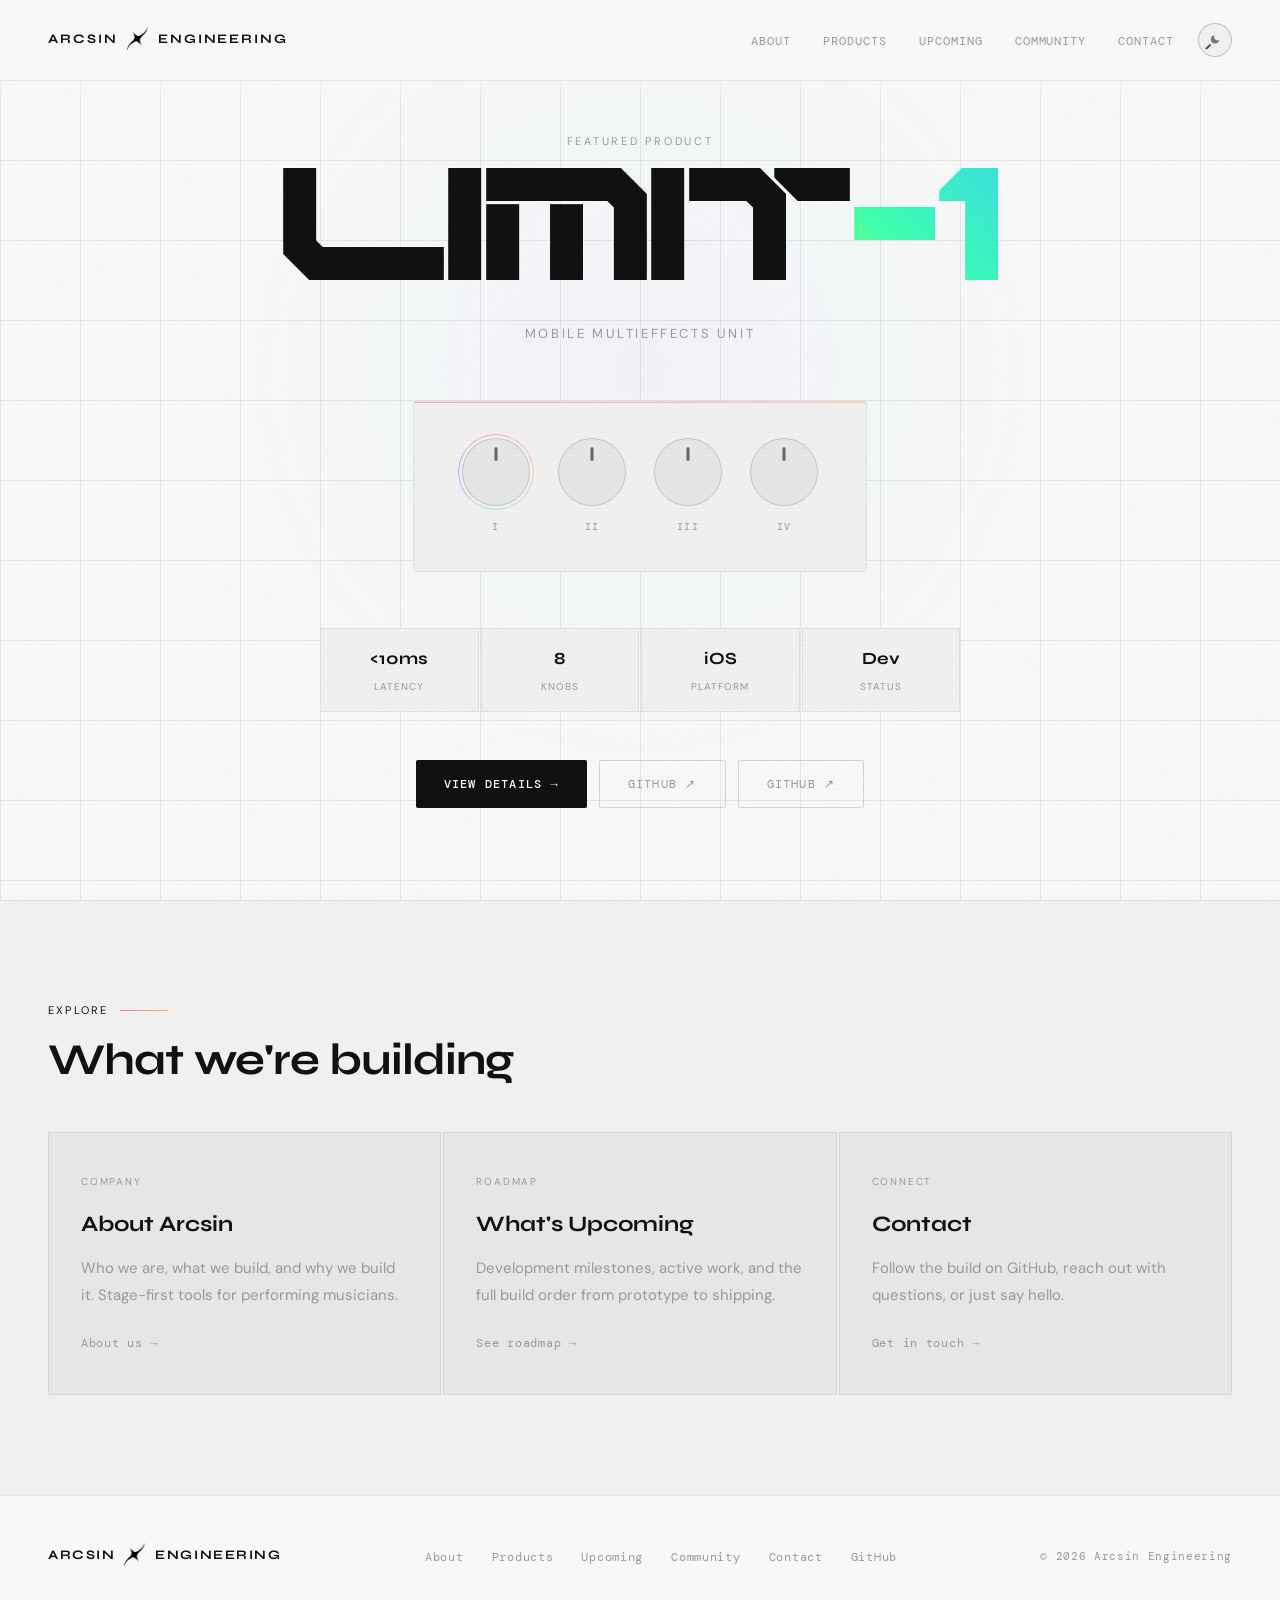
==== commit d34cb29a: "Revert nav-bg to translucent - opaque test didn't fix the Safari gap Confirms the mismatch isn't the" ====
--- a/docs/index.html
+++ b/docs/index.html
@@ -9,7 +9,7 @@
 <link rel="preconnect" href="https://fonts.googleapis.com">
 <link rel="preconnect" href="https://fonts.gstatic.com" crossorigin>
 <link href="https://fonts.googleapis.com/css2?family=DM+Mono:ital,wght@0,300;0,400;0,500;1,300&family=Syne:wght@400;500;600;700;800&family=DM+Sans:opsz,wght@9..40,400;9..40,500&display=swap" rel="stylesheet">
-<link rel="stylesheet" href="styles.css?v=20260918-2">
+<link rel="stylesheet" href="styles.css?v=20260918-3">
 <script>if(localStorage.getItem('theme')!=='dark')document.documentElement.setAttribute('data-theme','light');</script>
 <style>
   @keyframes pulse { 0%,100% { opacity: .7; transform: translate(-50%,-60%) scale(1); } 50% { opacity: 1; transform: translate(-50%,-60%) scale(1.04); } }
--- a/docs/styles.css
+++ b/docs/styles.css
@@ -23,14 +23,14 @@
   --text: #efefef; --muted: #a3a3a3;
   --mono: 'DM Mono', monospace; --disp: 'Syne', sans-serif; --sans: 'DM Sans', sans-serif;
   --iris: linear-gradient(45deg,#ff3cac,#ff9a3c,#fcf012,#3cffb0,#3cc8ff,#b03cff,#ff3cac);
-  --nav-bg: #050505; --scanline-color: rgba(255,255,255,0.008);
+  --nav-bg: rgba(5,5,5,0.78); --scanline-color: rgba(255,255,255,0.008);
   --cursor-col: #fff; --noise-opacity: 0.28;
 }
 [data-theme="light"] {
   --bg: #f8f8f8; --bg2: #f0f0f0; --bg3: #e6e6e6;
   --line: rgba(0,0,0,0.07); --line2: rgba(0,0,0,0.14);
   --text: #111111; --muted: #999999;
-  --nav-bg: #f8f8f8; --scanline-color: rgba(0,0,0,0.012);
+  --nav-bg: rgba(248,248,248,0.82); --scanline-color: rgba(0,0,0,0.012);
   --cursor-col: #111; --noise-opacity: 0.1;
 }
 
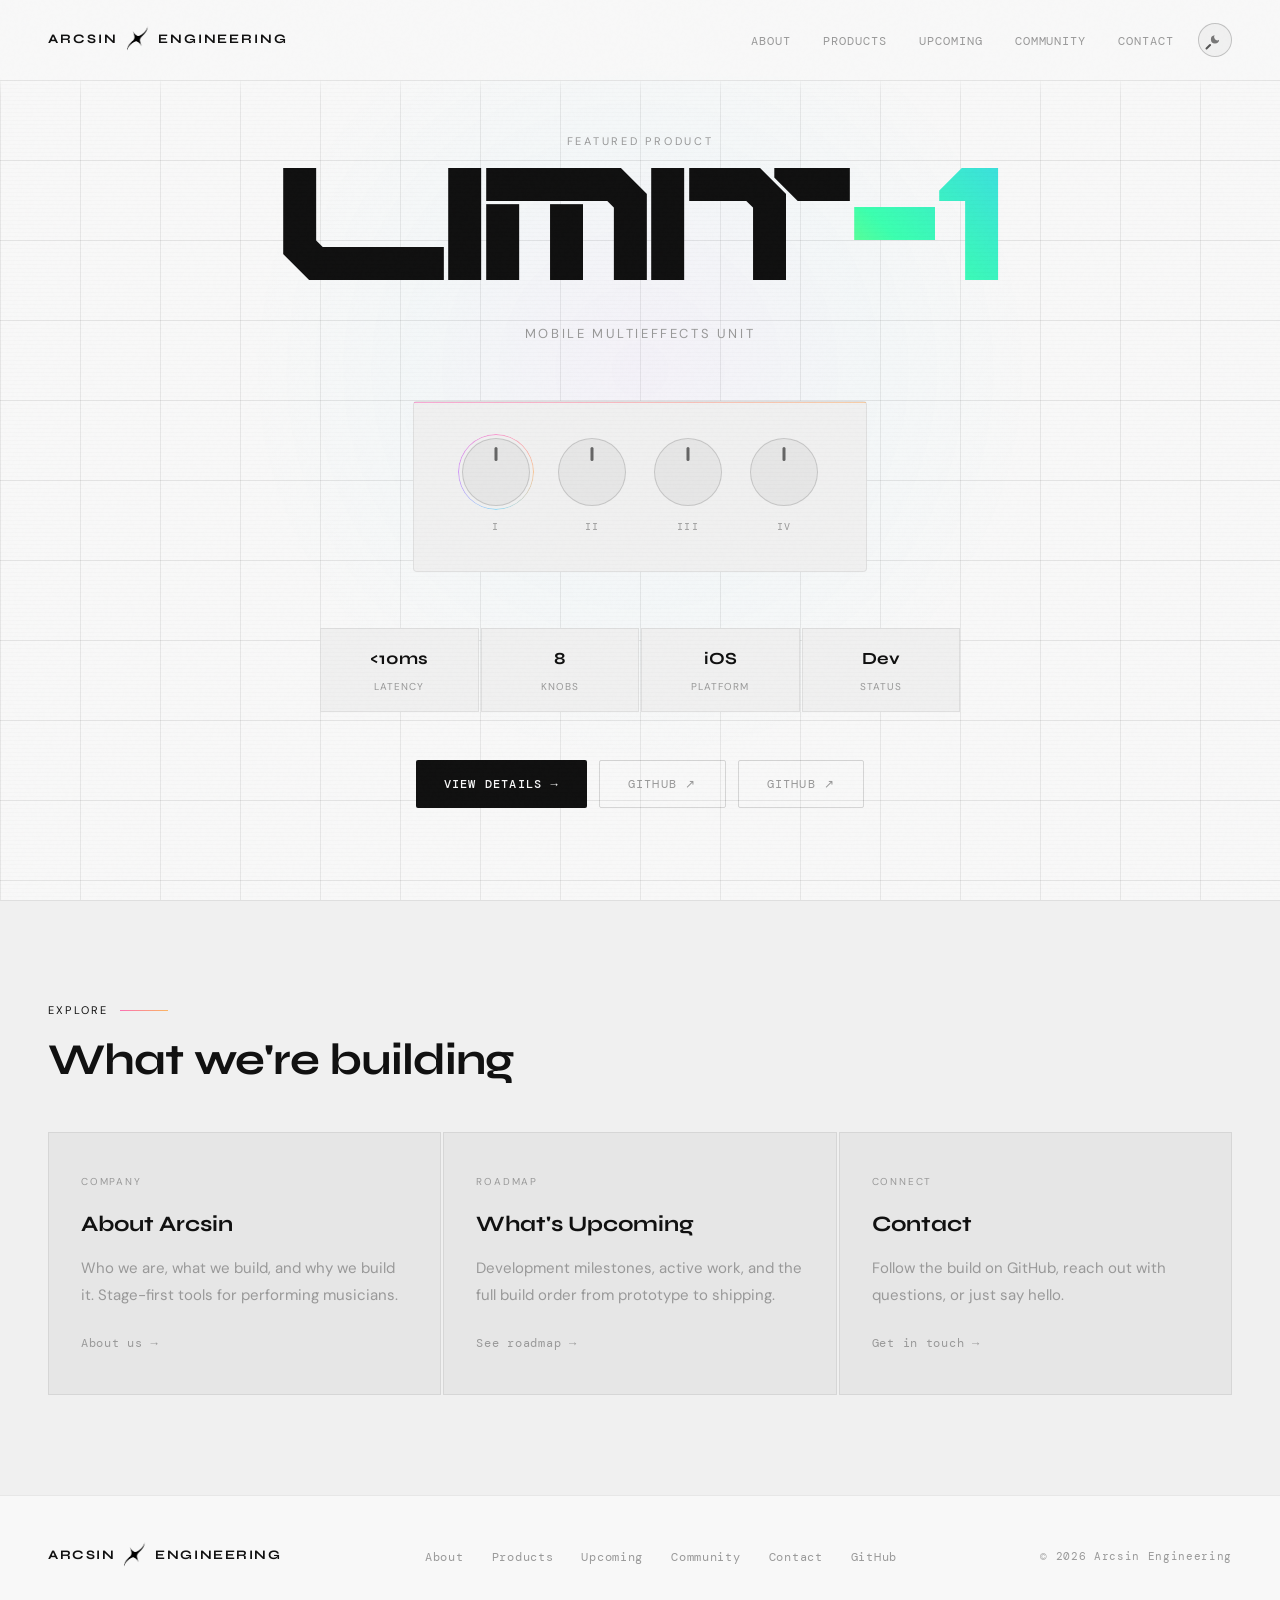
==== commit dc12818c: "Make mobile nav non-fixed to sidestep iOS Safari toolbar gap; bump CSS cache-bust Nav is now positio" ====
--- a/docs/index.html
+++ b/docs/index.html
@@ -9,7 +9,7 @@
 <link rel="preconnect" href="https://fonts.googleapis.com">
 <link rel="preconnect" href="https://fonts.gstatic.com" crossorigin>
 <link href="https://fonts.googleapis.com/css2?family=DM+Mono:ital,wght@0,300;0,400;0,500;1,300&family=Syne:wght@400;500;600;700;800&family=DM+Sans:opsz,wght@9..40,400;9..40,500&display=swap" rel="stylesheet">
-<link rel="stylesheet" href="styles.css?v=20260918-3">
+<link rel="stylesheet" href="styles.css?v=20260921">
 <script>if(localStorage.getItem('theme')!=='dark')document.documentElement.setAttribute('data-theme','light');</script>
 <style>
   @keyframes pulse { 0%,100% { opacity: .7; transform: translate(-50%,-60%) scale(1); } 50% { opacity: 1; transform: translate(-50%,-60%) scale(1.04); } }
@@ -226,6 +226,19 @@
       }
     });
   }
+
+  // Keep the fixed nav glued to Safari's true visual viewport top - iOS Safari's
+  // address bar collapses/expands on scroll, and position:fixed tracks the layout
+  // viewport, not the visual one, leaving a gap that exposes scrolled-past content.
+  const navEl = document.querySelector('nav');
+  if (navEl && window.visualViewport) {
+    const syncNavToViewport = () => {
+      navEl.style.transform = `translateY(${window.visualViewport.offsetTop}px) translateZ(0)`;
+    };
+    window.visualViewport.addEventListener('resize', syncNavToViewport);
+    window.visualViewport.addEventListener('scroll', syncNavToViewport);
+    syncNavToViewport();
+  }
 </script>
 </body>
 </html>
--- a/docs/styles.css
+++ b/docs/styles.css
@@ -65,7 +65,7 @@
 }
 
 /* ── NAV ── */
-nav { position: fixed; top: 0; left: 0; right: 0; z-index: 100; display: flex; align-items: center; justify-content: space-between; padding: 20px 48px; border-bottom: 1px solid var(--line); background: var(--nav-bg); backdrop-filter: blur(14px); -webkit-backdrop-filter: blur(14px); transform: translateZ(0); -webkit-transform: translateZ(0); }
+nav { position: fixed; top: -100px; left: 0; right: 0; z-index: 100; display: flex; align-items: center; justify-content: space-between; padding: 120px 48px 20px; border-bottom: 1px solid var(--line); background: var(--nav-bg); backdrop-filter: blur(14px); -webkit-backdrop-filter: blur(14px); transform: translateZ(0); -webkit-transform: translateZ(0); }
 .nav-logo-img { height: 40px; width: auto; vertical-align: middle; margin: 0 -20px; position: relative; top: -1px; display: inline-block; filter: invert(1); }
 [data-theme="light"] .nav-logo-img { filter: none; }
 .nav-logo { font-family: var(--disp); font-size: 13px; font-weight: 700; letter-spacing: .15em; text-transform: uppercase; color: var(--text); text-decoration: none; }
@@ -136,7 +136,7 @@
 
 /* ── RESPONSIVE ── */
 @media (max-width: 900px) {
-  nav { padding: 16px 24px; }
+  nav { position: relative; top: auto; left: auto; right: auto; padding: 16px 24px; }
   .nav-right { gap: 14px; }
   .menu-toggle { display: flex; }
   .nav-links {
@@ -151,7 +151,7 @@
   .nav-links li { width: 100%; }
   .nav-links a { display: block; width: 100%; padding: 16px 24px; border-top: 1px solid var(--line); box-sizing: border-box; }
   section { padding: 72px 24px; }
-  .page-header { padding: 110px 24px 56px; }
+  .page-header { padding: 37px 24px 56px; }
   footer { flex-direction: column; gap: 24px; text-align: center; padding: 36px 24px; }
   .footer-links { flex-wrap: wrap; justify-content: center; }
 }
@@ -161,6 +161,6 @@
   .nav-logo-img { height: 32px; margin: 0 -14px; }
   .nav-logo { font-size: 12px; }
   section { padding: 56px 16px; }
-  .page-header { padding: 96px 16px 44px; }
+  .page-header { padding: 33px 16px 44px; }
   footer { padding: 28px 16px; }
 }
